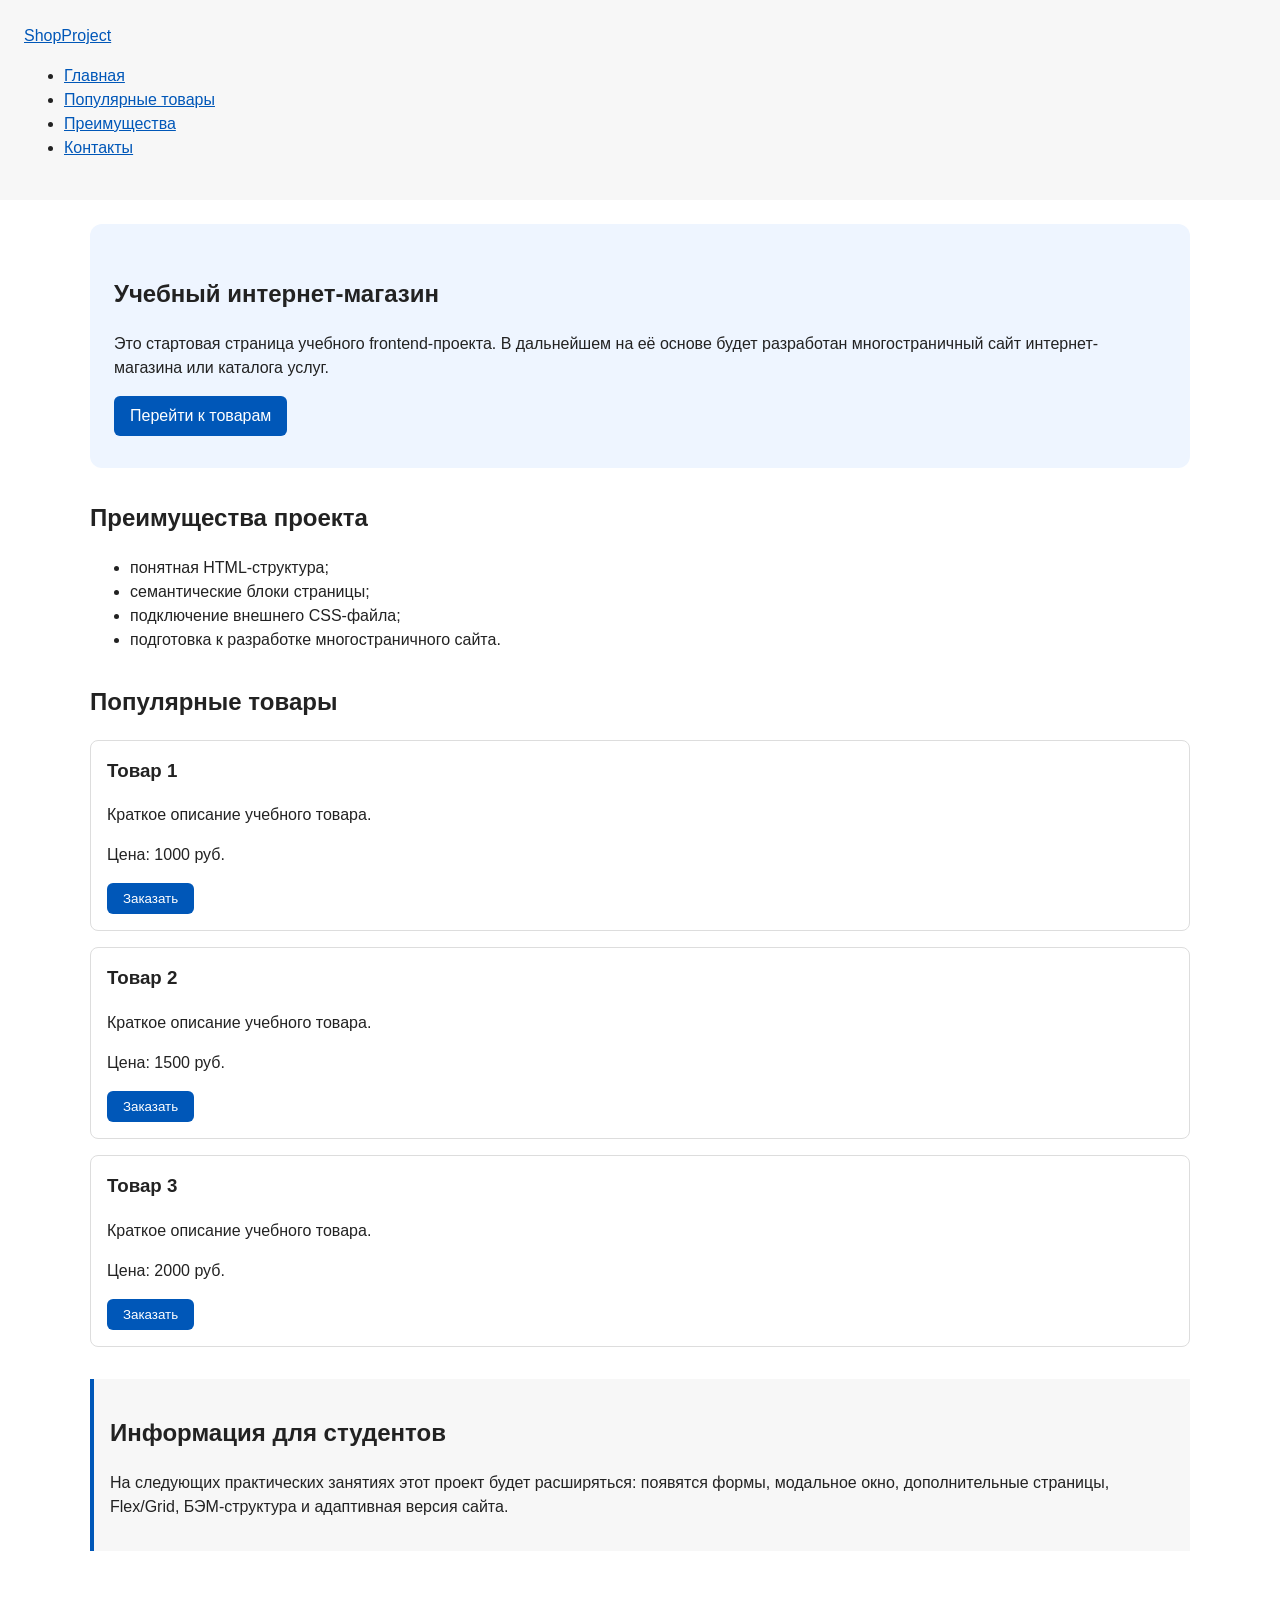
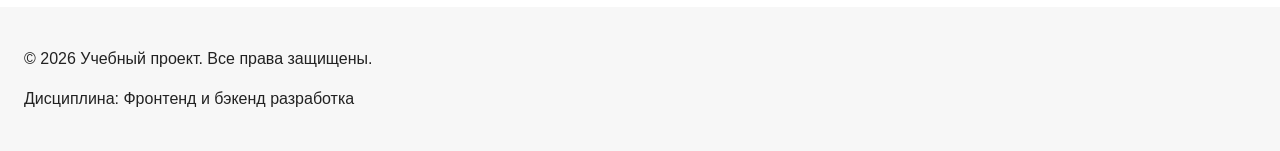
==== index.html @ 490025eb "refactor: organize CSS variables and states" ====
<!DOCTYPE html>
<html lang="ru">

<head>
  <meta charset="UTF-8">
  <meta name="viewport" content="width=device-width, initial-scale=1.0">
  <title>Учебный интернет-магазин</title>
  <link rel="stylesheet" href="css/style.css">
  <script src="js/main.js" defer></script>
</head>

<body>
<header>
  <div class="site-header">
    <a class="site-logo" href="index.html">ShopProject</a>

    <nav class="site-nav" aria-label="Основная навигация">
      <ul class="site-nav__list">
        <li><a href="index.html">Главная</a></li>
        <li><a href="#popular">Популярные товары</a></li>
        <li><a href="#advantages">Преимущества</a></li>
        <li><a href="#contacts">Контакты</a></li>
      </ul>
    </nav>
  </div>
</header>

<main>
  <!-- Основное содержимое страницы -->

   <section class="hero">
  <h1>Учебный интернет-магазин</h1>
  <p>
    Это стартовая страница учебного frontend-проекта.
    В дальнейшем на её основе будет разработан многостраничный сайт
    интернет-магазина или каталога услуг.
  </p>
  <a class="button" href="#popular">Перейти к товарам</a>
</section>

<section class="section" id="advantages">
  <h2>Преимущества проекта</h2>

  <ul class="advantages-list">
    <li>понятная HTML-структура;</li>
    <li>семантические блоки страницы;</li>
    <li>подключение внешнего CSS-файла;</li>
    <li>подготовка к разработке многостраничного сайта.</li>
  </ul>
</section>

<section class="section" id="popular">
  <h2>Популярные товары</h2>

  <article class="product-card">
    <h3>Товар 1</h3>
    <p>Краткое описание учебного товара.</p>
    <p>Цена: 1000 руб.</p>
    <button class="button product-card__button" type="button" data-product="Товар 1">
    Заказать
  </article>

  <article class="product-card">
    <h3>Товар 2</h3>
    <p>Краткое описание учебного товара.</p>
    <p>Цена: 1500 руб.</p>
    <button class="button product-card__button" type="button" data-product="Товар 2">
    Заказать
  </article>

  <article class="product-card">
    <h3>Товар 3</h3>
    <p>Краткое описание учебного товара.</p>
    <p>Цена: 2000 руб.</p>
    <button class="button product-card__button" type="button" data-product="Товар 3">
    Заказать
  </button>

  </article>
</section>

<aside class="aside-info">
  <h2>Информация для студентов</h2>
  <p>
    На следующих практических занятиях этот проект будет расширяться:
    появятся формы, модальное окно, дополнительные страницы, Flex/Grid,
    БЭМ-структура и адаптивная версия сайта.
  </p>
</aside>
</main>

<footer id="contacts">
  <p>&copy; 2026 Учебный проект. Все права защищены.</p>
  <p>Дисциплина: Фронтенд и бэкенд разработка</p>
</footer>

<dialog class="order-dialog" id="order-dialog" aria-labelledby="order-dialog-title">
  <h2 id="order-dialog-title">Оформление заявки</h2>

  <form class="order-form" id="order-form" action="#" method="post" novalidate>
    <input id="selected-product" name="selected-product" type="hidden">

    <div class="form-field">
      <label for="order-name">Имя</label>
      <input
        id="order-name"
        name="name"
        type="text"
        placeholder="Введите ваше имя"
        minlength="2"
        autocomplete="given-name"
        required
      >
    </div>

    <div class="form-field">
      <label for="order-email">E-mail</label>
      <input
        id="order-email"
        name="email"
        type="email"
        placeholder="example@mail.ru"
        autocomplete="email"
        required
      >
    </div>

    <div class="form-field">
      <label for="order-phone">Телефон</label>
      <input
        id="order-phone"
        name="phone"
        type="tel"
        inputmode="tel"
        placeholder="+7 (900) 000-00-00"
        pattern="^\+7 \(\d{3}\) \d{3}-\d{2}-\d{2}$"
        required
      >
      <small>Формат: +7 (900) 000-00-00</small>
    </div>

    <div class="form-field">
      <label for="order-date">Дата связи</label>
      <input
        id="order-date"
        name="date"
        type="date"
      >
    </div>

    <div class="form-field">
      <label for="order-topic">Тема заявки</label>
      <select id="order-topic" name="topic" required>
        <option value="">Выберите тему</option>
        <option value="product">Заказ товара</option>
        <option value="consultation">Консультация</option>
        <option value="delivery">Доставка</option>
      </select>
    </div>

    <div class="form-field">
      <label for="order-comment">Комментарий</label>
      <textarea
        id="order-comment"
        name="comment"
        rows="4"
        placeholder="Укажите дополнительную информацию"
      ></textarea>
    </div>

    <div class="form-field form-field--checkbox">
      <label>
        <input
          id="order-agreement"
          name="agreement"
          type="checkbox"
          required
        >
        Я согласен на обработку данных
      </label>
    </div>

    <div class="form-actions">
      <button type="button" id="close-order-dialog">Закрыть</button>
      <button type="submit">Отправить заявку</button>
    </div>
  </form>
</dialog>

<p class="success-message" id="success-message" hidden>
  Форма успешно отправлена!
</p>

</body>
</html>
---- css/style.css ----
/* ===============================
   1. Переменные проекта
   =============================== */

:root {
  /* Основные цвета проекта */
  --color-bg: #ffffff;
  --color-text: #222222;
  --color-muted: #666666;
  --color-primary: #0057b8;
  --color-primary-dark: #003f86;
  --color-border: #dddddd;
  --color-surface: #f7f7f7;
  --color-surface-accent: #eef5ff;
  --color-danger: #b00020;
  --color-success: #168a2f;
  --color-success-bg: #eefaf0;
  --color-white: #ffffff;

  /* Отступы */
  --space-xs: 4px;
  --space-sm: 8px;
  --space-md: 16px;
  --space-lg: 24px;
  --space-xl: 32px;

  /* Скругления */
  --radius-sm: 6px;
  --radius-md: 8px;
  --radius-lg: 12px;

  /* Размеры */
  --container-width: 1100px;
}

/* ===============================
   2. Базовые стили
   =============================== */

* {
  box-sizing: border-box;
}

body {
  margin: 0;
  font-family: Arial, sans-serif;
  line-height: 1.5;
  color: var(--color-text);
  background-color: var(--color-bg);
}

header,
main,
footer {
  padding: var(--space-lg);
}

header {
  background-color: var(--color-surface);
}

footer {
  background-color: var(--color-surface);
}

/* ===============================
   3. Общие элементы интерфейса
   =============================== */

a {
  color: var(--color-primary);
}

a:hover {
  color: var(--color-primary-dark);
}

a:focus-visible {
  outline: 2px solid var(--color-primary);
  outline-offset: 3px;
}

.button {
  display: inline-block;
  padding: var(--space-sm) var(--space-md);
  color: var(--color-white);
  background-color: var(--color-primary);
  text-decoration: none;
  border: none;
  border-radius: var(--radius-sm);
  cursor: pointer;
}

.button:hover {
  background-color: var(--color-primary-dark);
}

.button:focus-visible {
  outline: 2px solid var(--color-primary);
  outline-offset: 3px;
}

.button:disabled {
  opacity: 0.6;
  cursor: not-allowed;
}

/* ===============================
   4. Компоненты страницы
   =============================== */

.hero {
  max-width: var(--container-width);
  margin: 0 auto var(--space-xl);
  padding: var(--space-xl) var(--space-lg);
  background-color: var(--color-surface-accent);
  border-radius: var(--radius-lg);
}

.section {
  max-width: var(--container-width);
  margin: 0 auto var(--space-xl);
}

.section h2 {
  margin-top: 0;
}

.product-card {
  margin-bottom: var(--space-md);
  padding: var(--space-md);
  border: 1px solid var(--color-border);
  border-radius: var(--radius-md);
  background-color: var(--color-bg);
}

.product-card:hover {
  border-color: var(--color-primary);
}

.product-card h3 {
  margin-top: 0;
}

.aside-info {
  max-width: var(--container-width);
  margin: 0 auto var(--space-xl);
  padding: var(--space-md);
  border-left: 4px solid var(--color-primary);
  background-color: var(--color-surface);
}

/* ===============================
   5. Форма и модальное окно
   =============================== */

.order-dialog {
  width: min(100% - 32px, 560px);
  padding: var(--space-lg);
  border: none;
  border-radius: var(--radius-lg);
}

.order-dialog::backdrop {
  background-color: rgba(0, 0, 0, 0.5);
}

.form-field {
  margin-bottom: var(--space-md);
}

.form-field label {
  display: block;
  margin-bottom: var(--space-xs);
}

.form-field input,
.form-field select,
.form-field textarea {
  width: 100%;
  padding: 10px 12px;
  border: 1px solid var(--color-border);
  border-radius: var(--radius-sm);
  font: inherit;
}

.form-field input[type="checkbox"] {
  width: auto;
}

.form-field small {
  display: block;
  margin-top: var(--space-xs);
  color: var(--color-muted);
}

.form-field input:hover,
.form-field select:hover,
.form-field textarea:hover {
  border-color: var(--color-primary);
}

.form-field input:focus-visible,
.form-field select:focus-visible,
.form-field textarea:focus-visible,
.form-actions button:focus-visible {
  outline: 2px solid var(--color-primary);
  outline-offset: 3px;
}

[aria-invalid="true"] {
  border-color: var(--color-danger);
}

.success-message {
  max-width: var(--container-width);
  margin: var(--space-lg) auto;
  padding: var(--space-md);
  border-left: 4px solid var(--color-success);
  background-color: var(--color-success-bg);
}
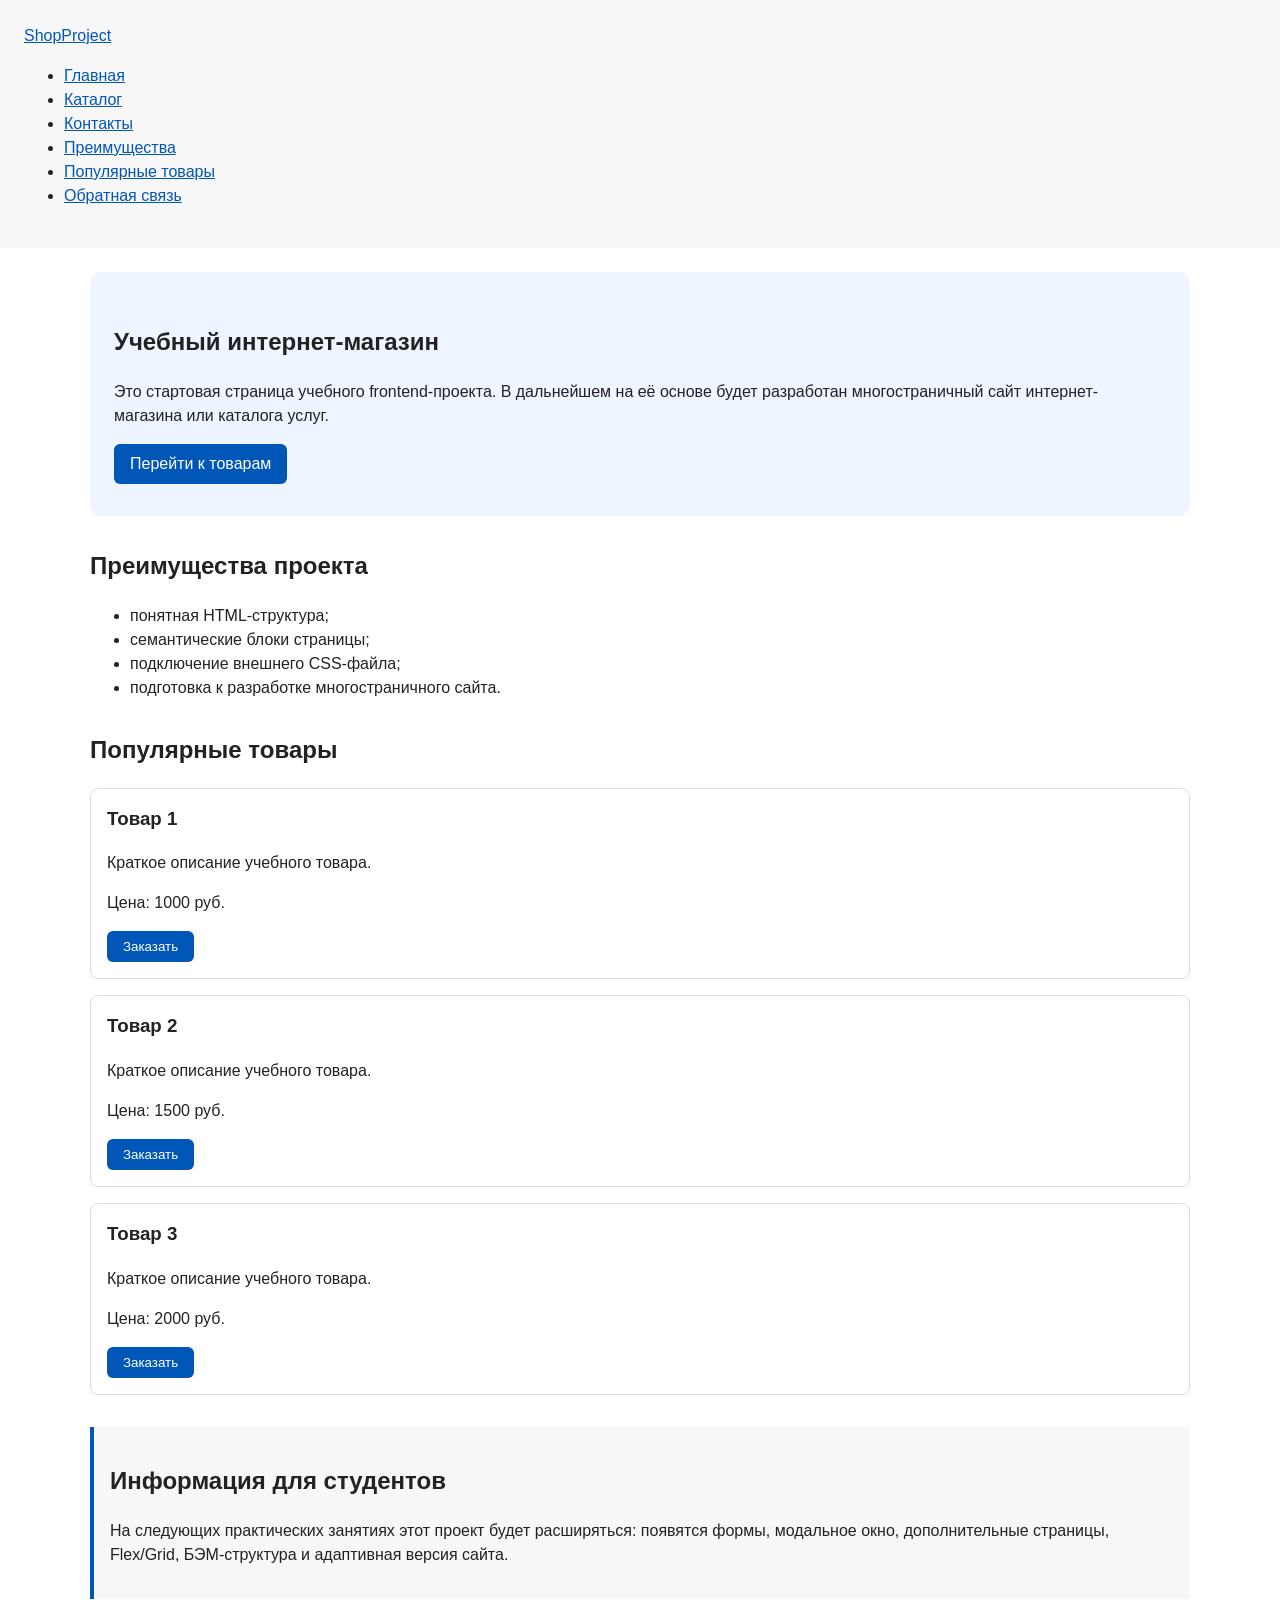
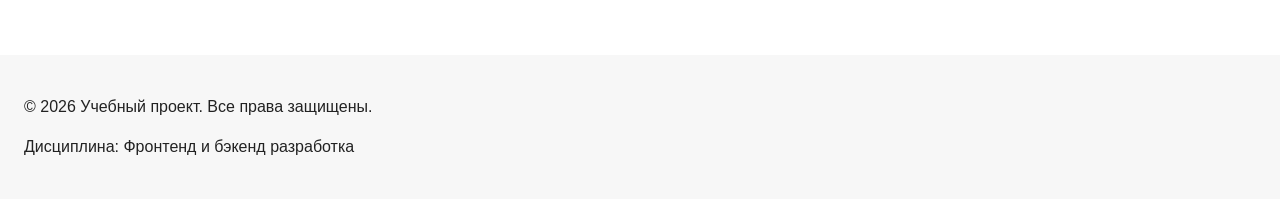
==== commit e14a38e8: "feat: add multi-page structure navigation and anchors" ====
--- a/index.html
+++ b/index.html
@@ -2,11 +2,17 @@
 <html lang="ru">
 
 <head>
+  
   <meta charset="UTF-8">
   <meta name="viewport" content="width=device-width, initial-scale=1.0">
   <title>Учебный интернет-магазин</title>
   <link rel="stylesheet" href="css/style.css">
   <script src="js/main.js" defer></script>
+  <meta property="og:type" content="website">
+  <meta property="og:title" content="Учебный интернет-магазин">
+  <meta property="og:description" content="Учебный frontend-проект интернет-магазина.">
+  <meta property="og:image" content="https://tobleron333.github.io/kr1-html-css-shop/images/preview.jpg">
+
 </head>
 
 <body>
@@ -17,11 +23,14 @@
     <nav class="site-nav" aria-label="Основная навигация">
       <ul class="site-nav__list">
         <li><a href="index.html">Главная</a></li>
-        <li><a href="#popular">Популярные товары</a></li>
-        <li><a href="#advantages">Преимущества</a></li>
-        <li><a href="#contacts">Контакты</a></li>
+        <li><a href="catalog.html">Каталог</a></li>
+        <li><a href="contacts.html">Контакты</a></li>
+        <li><a href="index.html#advantages">Преимущества</a></li>
+        <li><a href="index.html#popular">Популярные товары</a></li>
+        <li><a href="index.html#contacts">Обратная связь</a></li>
       </ul>
     </nav>
+
   </div>
 </header>
 
--- a/css/style.css
+++ b/css/style.css
@@ -41,6 +41,10 @@
   box-sizing: border-box;
 }
 
+html {
+  scroll-behavior: smooth;
+}
+
 body {
   margin: 0;
   font-family: Arial, sans-serif;
@@ -105,6 +109,27 @@
   cursor: not-allowed;
 }
 
+.breadcrumbs {
+  max-width: var(--container-width);
+  margin: 0 auto var(--space-md);
+  font-size: 14px;
+  color: var(--color-muted);
+}
+
+.breadcrumbs a {
+  color: var(--color-primary);
+}
+
+.breadcrumbs span::before {
+  content: " / ";
+  color: var(--color-muted);
+}
+
+:target {
+  outline: 2px dashed var(--color-primary);
+  outline-offset: 4px;
+}
+
 /* ===============================
    4. Компоненты страницы
    =============================== */
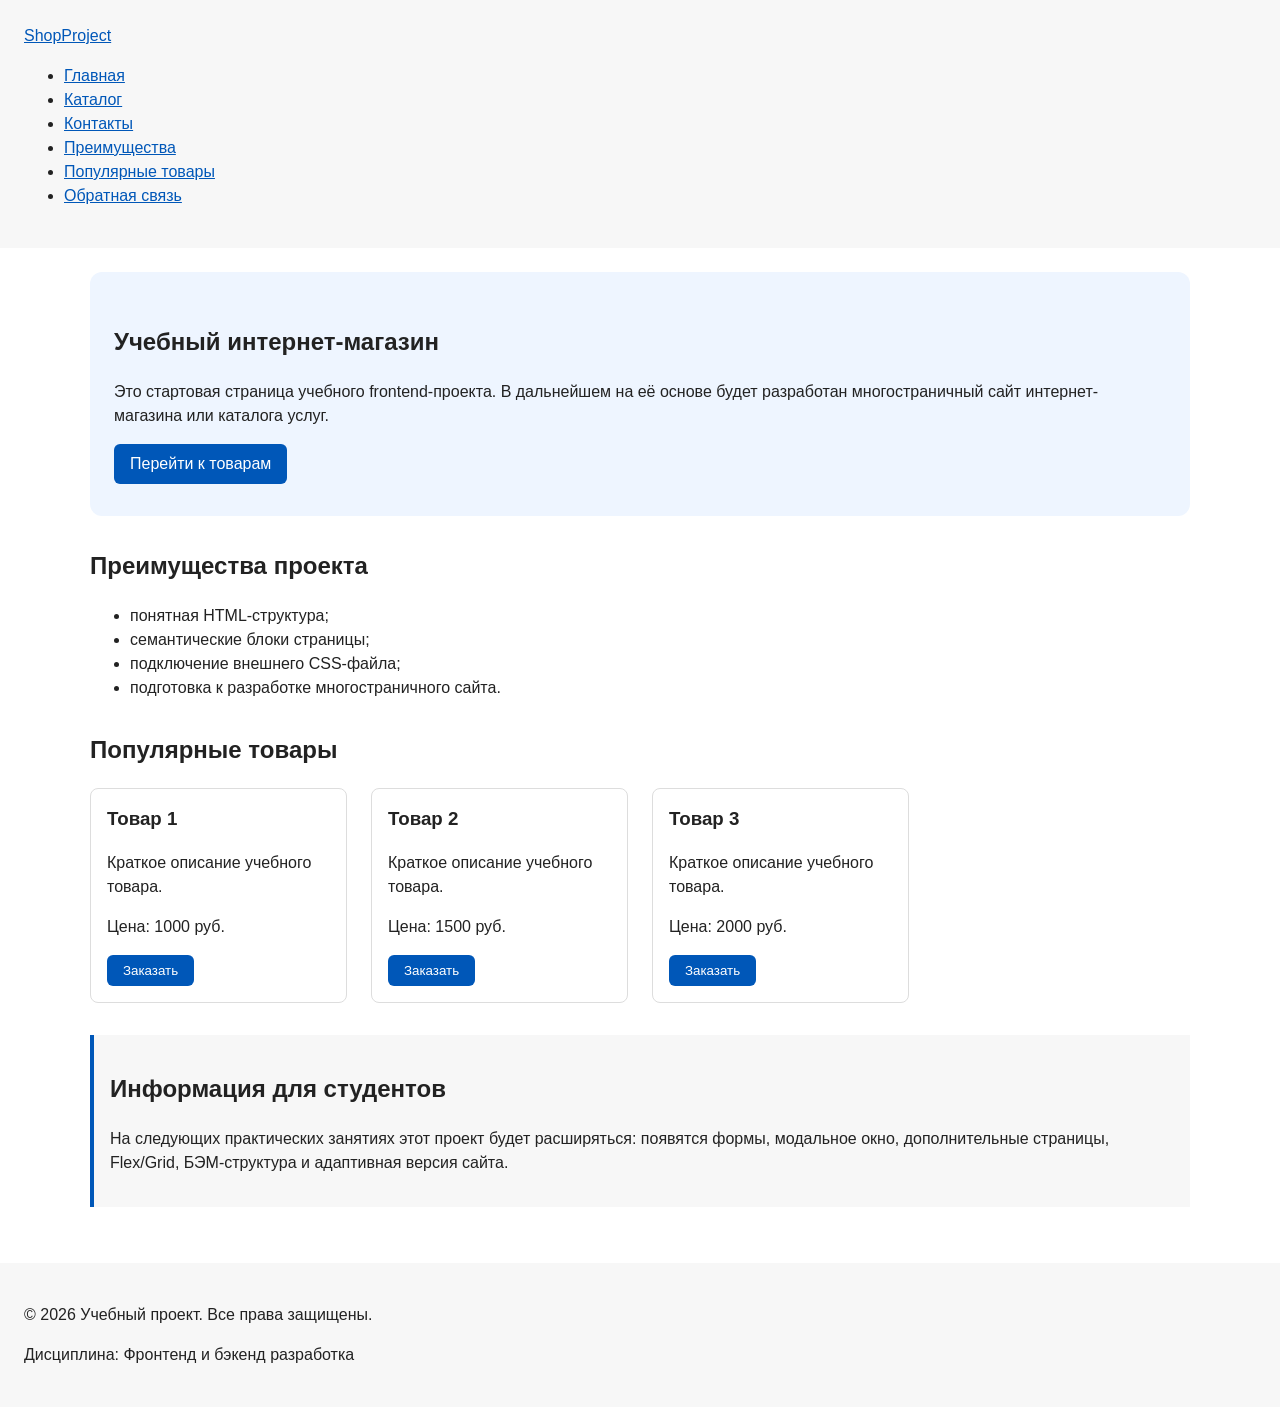
==== commit 2ee0f084: "refactor: add sticky header and grid layout" ====
--- a/index.html
+++ b/index.html
@@ -61,31 +61,33 @@
 <section class="section" id="popular">
   <h2>Популярные товары</h2>
 
-  <article class="product-card">
-    <h3>Товар 1</h3>
-    <p>Краткое описание учебного товара.</p>
-    <p>Цена: 1000 руб.</p>
-    <button class="button product-card__button" type="button" data-product="Товар 1">
-    Заказать
-  </article>
-
-  <article class="product-card">
-    <h3>Товар 2</h3>
-    <p>Краткое описание учебного товара.</p>
-    <p>Цена: 1500 руб.</p>
-    <button class="button product-card__button" type="button" data-product="Товар 2">
-    Заказать
-  </article>
-
-  <article class="product-card">
-    <h3>Товар 3</h3>
-    <p>Краткое описание учебного товара.</p>
-    <p>Цена: 2000 руб.</p>
-    <button class="button product-card__button" type="button" data-product="Товар 3">
-    Заказать
-  </button>
-
-  </article>
+  <div class="catalog-grid">
+
+    <article class="product-card">
+      <h3>Товар 1</h3>
+      <p>Краткое описание учебного товара.</p>
+      <p>Цена: 1000 руб.</p>
+      <button class="button product-card__button" type="button" data-product="Товар 1">
+      Заказать</button>
+    </article>
+
+    <article class="product-card">
+      <h3>Товар 2</h3>
+      <p>Краткое описание учебного товара.</p>
+      <p>Цена: 1500 руб.</p>
+      <button class="button product-card__button" type="button" data-product="Товар 2">
+      Заказать</button>
+    </article>
+
+    <article class="product-card">
+      <h3>Товар 3</h3>
+      <p>Краткое описание учебного товара.</p>
+      <p>Цена: 2000 руб.</p>
+      <button class="button product-card__button" type="button" data-product="Товар 3">
+      Заказать
+      </button>
+    </article>
+  </div>
 </section>
 
 <aside class="aside-info">
--- a/css/style.css
+++ b/css/style.css
@@ -3,7 +3,7 @@
    =============================== */
 
 :root {
-  /* Основные цвета проекта */
+
   --color-bg: #ffffff;
   --color-text: #222222;
   --color-muted: #666666;
@@ -17,19 +17,16 @@
   --color-success-bg: #eefaf0;
   --color-white: #ffffff;
 
-  /* Отступы */
   --space-xs: 4px;
   --space-sm: 8px;
   --space-md: 16px;
   --space-lg: 24px;
   --space-xl: 32px;
 
-  /* Скругления */
   --radius-sm: 6px;
   --radius-md: 8px;
   --radius-lg: 12px;
 
-  /* Размеры */
   --container-width: 1100px;
 }
 
@@ -60,6 +57,9 @@
 }
 
 header {
+  position: sticky;
+  top: 0;
+  z-index: 100;
   background-color: var(--color-surface);
 }
 
@@ -151,8 +151,13 @@
   margin-top: 0;
 }
 
+.catalog-grid {
+  display: grid;
+  grid-template-columns: repeat(auto-fill, minmax(240px, 1fr));
+  gap: var(--space-lg);
+}
+
 .product-card {
-  margin-bottom: var(--space-md);
   padding: var(--space-md);
   border: 1px solid var(--color-border);
   border-radius: var(--radius-md);
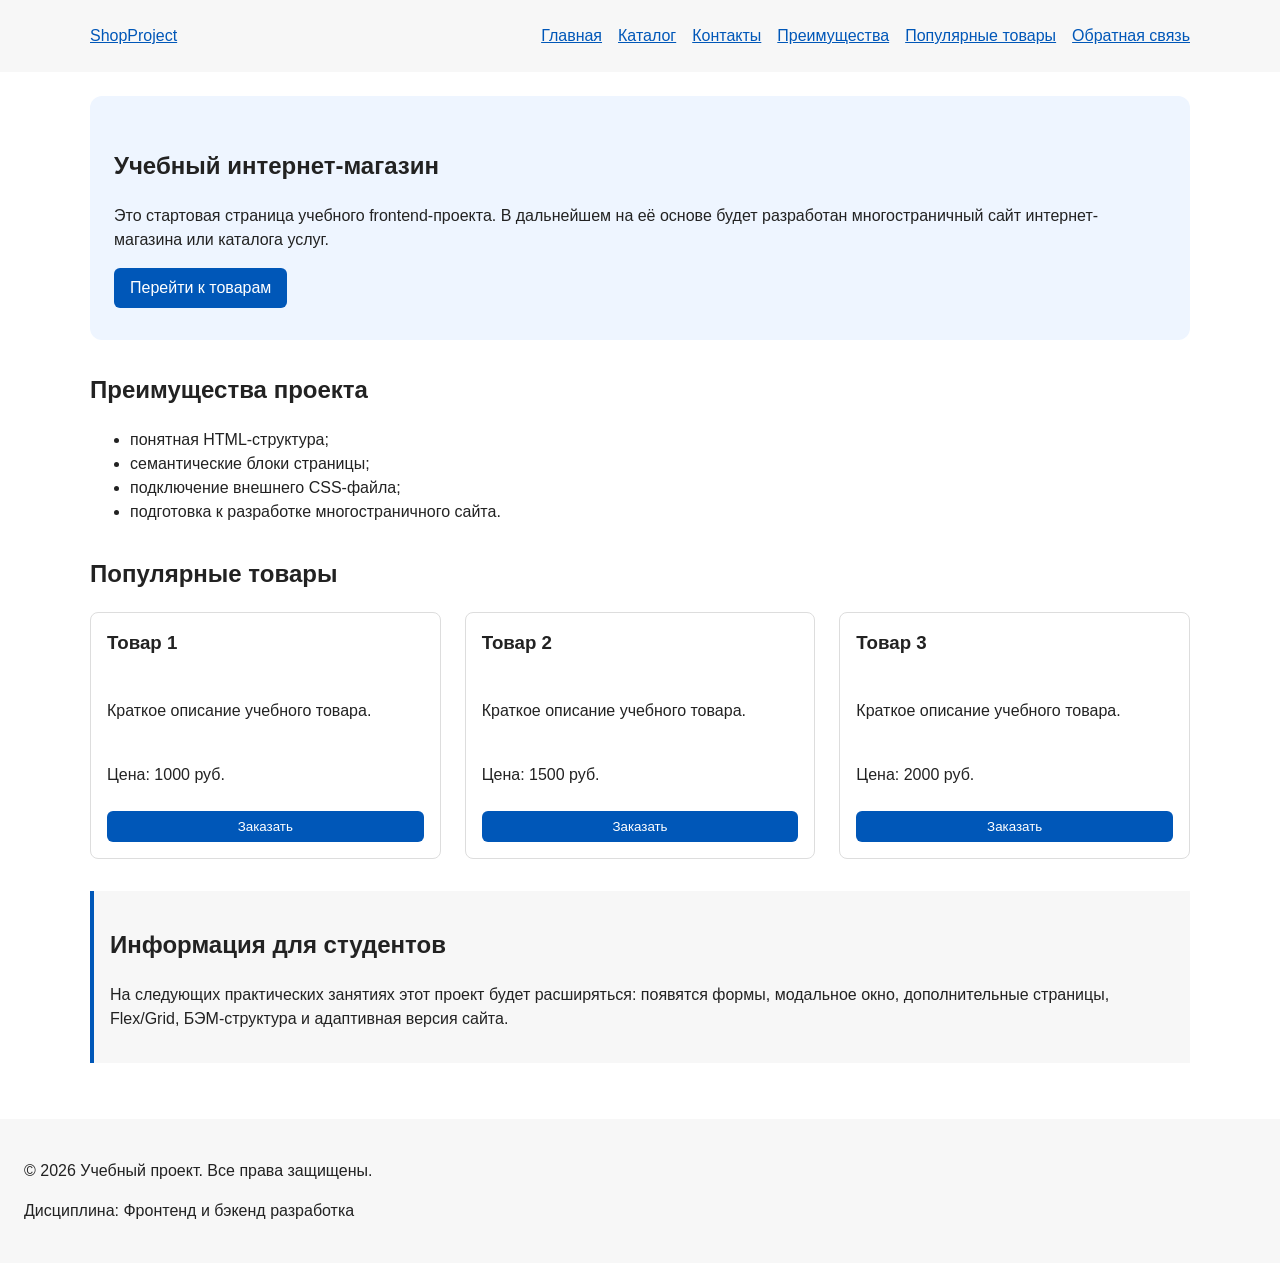
==== commit 3ced5958: "feat: add flex navigation and grid catalog layout" ====
--- a/index.html
+++ b/index.html
@@ -61,7 +61,7 @@
 <section class="section" id="popular">
   <h2>Популярные товары</h2>
 
-  <div class="catalog-grid">
+  <div class="products-grid">
 
     <article class="product-card">
       <h3>Товар 1</h3>
--- a/css/style.css
+++ b/css/style.css
@@ -56,6 +56,24 @@
   padding: var(--space-lg);
 }
 
+.site-header {
+  display: grid;
+  grid-template-columns: auto 1fr;
+  align-items: center;
+  gap: var(--space-lg);
+  max-width: var(--container-width);
+  margin: 0 auto;
+}
+
+.site-nav__list {
+  display: flex;
+  justify-content: flex-end;  /* меню прижато вправо */
+  gap: var(--space-md);
+  padding: 0;
+  margin: 0;
+  list-style: none;
+}
+
 header {
   position: sticky;
   top: 0;
@@ -151,13 +169,17 @@
   margin-top: 0;
 }
 
-.catalog-grid {
+.products-grid {
   display: grid;
-  grid-template-columns: repeat(auto-fill, minmax(240px, 1fr));
+  grid-template-columns: repeat(3,1fr);
   gap: var(--space-lg);
 }
 
 .product-card {
+  display: flex;
+  flex-direction: column;
+  gap: var(--space-sm);
+  margin-bottom: 0;
   padding: var(--space-md);
   border: 1px solid var(--color-border);
   border-radius: var(--radius-md);
@@ -178,6 +200,27 @@
   padding: var(--space-md);
   border-left: 4px solid var(--color-primary);
   background-color: var(--color-surface);
+}
+
+.catalog-layout {
+  max-width: var(--container-width);
+  margin: 0 auto var(--space-xl);
+  display: grid;
+  grid-template-columns: 260px 1fr;
+  grid-template-areas: "filters products";
+  gap: var(--space-lg);
+}
+
+.catalog-filters {
+  grid-area: filters;
+  padding: var(--space-md);
+  border: 1px solid var(--color-border);
+  border-radius: var(--radius-md);
+  background-color: var(--color-surface);
+}
+
+.catalog-products {
+  grid-area: products;
 }
 
 /* ===============================
@@ -250,3 +293,31 @@
   background-color: var(--color-success-bg);
 }
 
+.filters-form {
+  display: grid;
+  gap: var(--space-md);
+}
+
+.filters-form fieldset {
+  margin: 0;
+  padding: var(--space-md);
+  border: 1px solid var(--color-border);
+  border-radius: var(--radius-sm);
+}
+
+.filters-form legend {
+  font-weight: 700;
+}
+
+.filters-form label {
+  display: block;
+  margin-bottom: var(--space-sm);
+}
+
+.filters-form input[type="number"] {
+  width: 100%;
+  padding: 8px 10px;
+  border: 1px solid var(--color-border);
+  border-radius: var(--radius-sm);
+  font: inherit;
+}
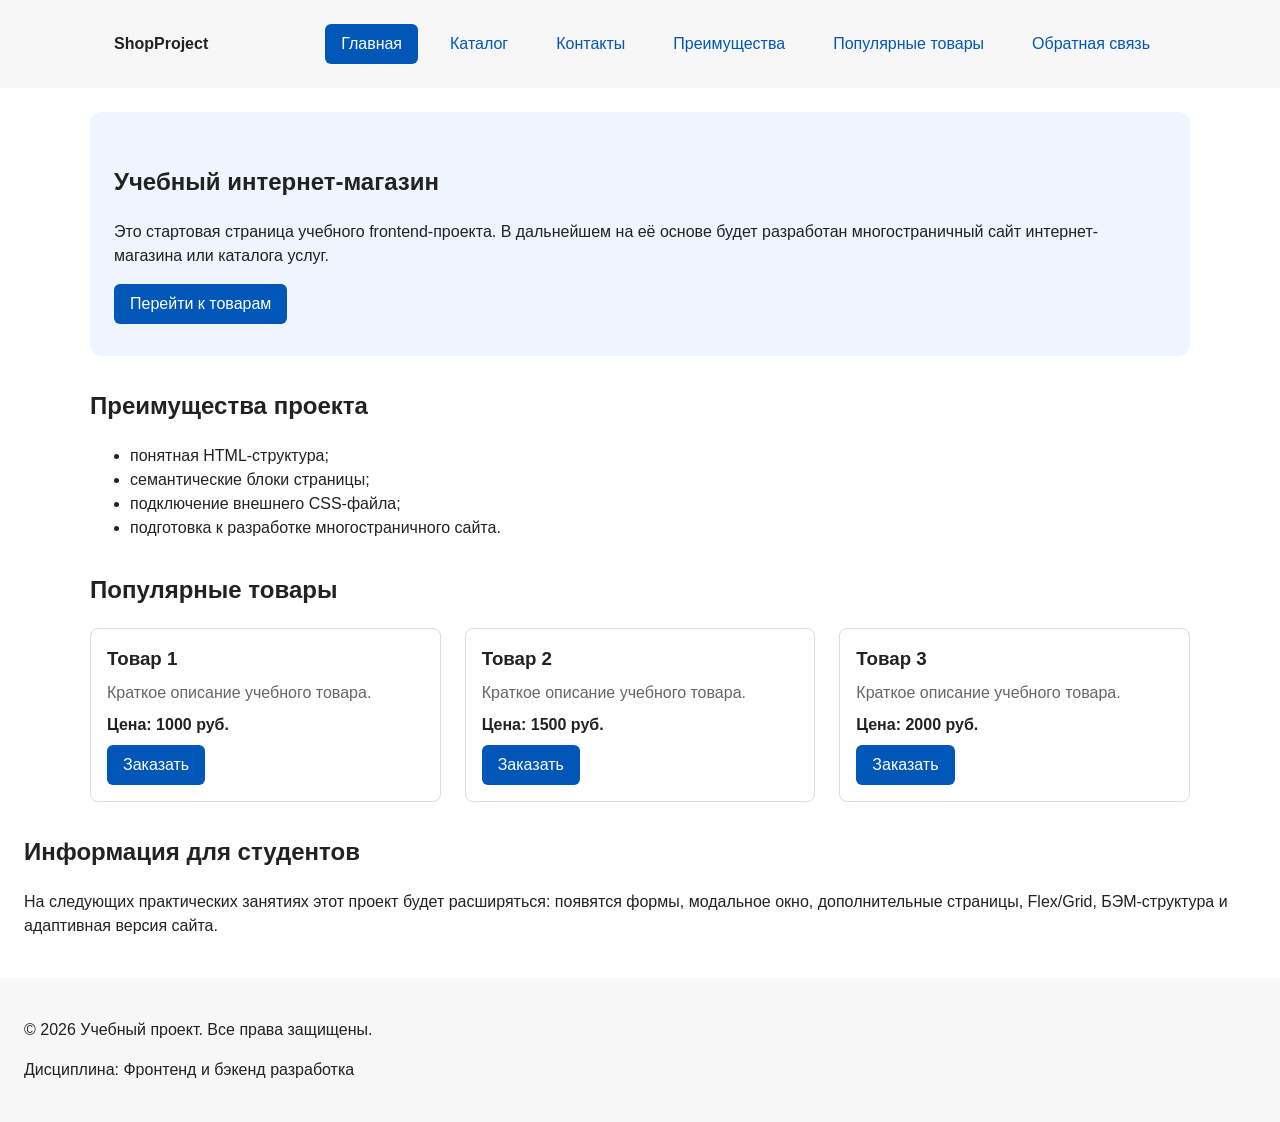
==== commit 113fea19: "refactor: apply BEM naming to CSS classes" ====
--- a/index.html
+++ b/index.html
@@ -16,21 +16,33 @@
 </head>
 
 <body>
-<header>
-  <div class="site-header">
-    <a class="site-logo" href="index.html">ShopProject</a>
+
+<header class="site-header">
+  <div class="site-header__inner">
+    <a class="site-header__logo" href="index.html">ShopProject</a>
 
     <nav class="site-nav" aria-label="Основная навигация">
       <ul class="site-nav__list">
-        <li><a href="index.html">Главная</a></li>
-        <li><a href="catalog.html">Каталог</a></li>
-        <li><a href="contacts.html">Контакты</a></li>
-        <li><a href="index.html#advantages">Преимущества</a></li>
-        <li><a href="index.html#popular">Популярные товары</a></li>
-        <li><a href="index.html#contacts">Обратная связь</a></li>
+        <li class="site-nav__item">
+          <a class="site-nav__link site-nav__link--active" href="index.html">Главная</a>
+        </li>
+        <li class="site-nav__item">
+          <a class="site-nav__link" href="catalog.html">Каталог</a>
+        </li>
+        <li class="site-nav__item">
+          <a class="site-nav__link" href="contacts.html">Контакты</a>
+        </li>
+        <li class="site-nav__item">
+          <a class="site-nav__link" href="index.html#advantages">Преимущества</a>
+        </li>
+        <li class="site-nav__item">
+          <a class="site-nav__link" href="index.html#popular">Популярные товары</a>
+        </li>
+        <li class="site-nav__item">
+          <a class="site-nav__link" href="index.html#contacts">Обратная связь</a>
+        </li>
       </ul>
     </nav>
-
   </div>
 </header>
 
@@ -44,13 +56,13 @@
     В дальнейшем на её основе будет разработан многостраничный сайт
     интернет-магазина или каталога услуг.
   </p>
-  <a class="button" href="#popular">Перейти к товарам</a>
+  <a class="button button--primary" href="#popular">Перейти к товарам</a>
 </section>
 
 <section class="section" id="advantages">
   <h2>Преимущества проекта</h2>
 
-  <ul class="advantages-list">
+  <ul class="advantages__list">
     <li>понятная HTML-структура;</li>
     <li>семантические блоки страницы;</li>
     <li>подключение внешнего CSS-файла;</li>
@@ -64,33 +76,36 @@
   <div class="products-grid">
 
     <article class="product-card">
-      <h3>Товар 1</h3>
-      <p>Краткое описание учебного товара.</p>
-      <p>Цена: 1000 руб.</p>
-      <button class="button product-card__button" type="button" data-product="Товар 1">
-      Заказать</button>
-    </article>
-
-    <article class="product-card">
-      <h3>Товар 2</h3>
-      <p>Краткое описание учебного товара.</p>
-      <p>Цена: 1500 руб.</p>
-      <button class="button product-card__button" type="button" data-product="Товар 2">
-      Заказать</button>
-    </article>
-
-    <article class="product-card">
-      <h3>Товар 3</h3>
-      <p>Краткое описание учебного товара.</p>
-      <p>Цена: 2000 руб.</p>
-      <button class="button product-card__button" type="button" data-product="Товар 3">
-      Заказать
+      <h3 class="product-card__title">Товар 1</h3>
+      <p class="product-card__description">Краткое описание учебного товара.</p>
+      <p class="product-card__price">Цена: 1000 руб.</p>
+      <button class="button button--primary product-card__button" type="button" data-product="Товар 1">
+        Заказать
       </button>
     </article>
+
+    <article class="product-card">
+      <h3 class="product-card__title">Товар 2</h3>
+      <p class="product-card__description">Краткое описание учебного товара.</p>
+      <p class="product-card__price">Цена: 1500 руб.</p>
+      <button class="button button--primary product-card__button" type="button" data-product="Товар 1">
+        Заказать
+      </button>
+    </article>
+
+    <article class="product-card">
+      <h3 class="product-card__title">Товар 3</h3>
+      <p class="product-card__description">Краткое описание учебного товара.</p>
+      <p class="product-card__price">Цена: 2000 руб.</p>
+      <button class="button button--primary product-card__button" type="button" data-product="Товар 1">
+        Заказать
+      </button>
+    </article>
+
   </div>
 </section>
 
-<aside class="aside-info">
+<aside class="info-block">
   <h2>Информация для студентов</h2>
   <p>
     На следующих практических занятиях этот проект будет расширяться:
@@ -106,14 +121,15 @@
 </footer>
 
 <dialog class="order-dialog" id="order-dialog" aria-labelledby="order-dialog-title">
-  <h2 id="order-dialog-title">Оформление заявки</h2>
+  <h2 class="order-dialog__title" id="order-dialog-title">Оформление заявки</h2>
 
   <form class="order-form" id="order-form" action="#" method="post" novalidate>
     <input id="selected-product" name="selected-product" type="hidden">
 
-    <div class="form-field">
-      <label for="order-name">Имя</label>
-      <input
+    <div class="order-form__field">
+      <label class="order-form__label" for="order-name">Имя</label>
+      <input
+        class="order-form__input"
         id="order-name"
         name="name"
         type="text"
@@ -124,9 +140,10 @@
       >
     </div>
 
-    <div class="form-field">
-      <label for="order-email">E-mail</label>
-      <input
+    <div class="order-form__field">
+      <label class="order-form__label" for="order-email">E-mail</label>
+      <input
+        class="order-form__input"
         id="order-email"
         name="email"
         type="email"
@@ -136,9 +153,10 @@
       >
     </div>
 
-    <div class="form-field">
-      <label for="order-phone">Телефон</label>
-      <input
+    <div class="order-form__field">
+      <label class="order-form__label" for="order-phone">Телефон</label>
+      <input
+        class="order-form__input"
         id="order-phone"
         name="phone"
         type="tel"
@@ -147,21 +165,22 @@
         pattern="^\+7 \(\d{3}\) \d{3}-\d{2}-\d{2}$"
         required
       >
-      <small>Формат: +7 (900) 000-00-00</small>
-    </div>
-
-    <div class="form-field">
-      <label for="order-date">Дата связи</label>
-      <input
+      <small class="order-form__hint">Формат: +7 (900) 000-00-00</small>
+    </div>
+
+    <div class="order-form__field">
+      <label class="order-form__label" for="order-date">Дата связи</label>
+      <input
+        class="order-form__input"
         id="order-date"
         name="date"
         type="date"
       >
     </div>
 
-    <div class="form-field">
-      <label for="order-topic">Тема заявки</label>
-      <select id="order-topic" name="topic" required>
+    <div class="order-form__field">
+      <label class="order-form__label" for="order-topic">Тема заявки</label>
+      <select class="order-form__input" id="order-topic" name="topic" required>
         <option value="">Выберите тему</option>
         <option value="product">Заказ товара</option>
         <option value="consultation">Консультация</option>
@@ -169,9 +188,10 @@
       </select>
     </div>
 
-    <div class="form-field">
-      <label for="order-comment">Комментарий</label>
+    <div class="order-form__field">
+      <label class="order-form__label" for="order-comment">Комментарий</label>
       <textarea
+        class="order-form__input"
         id="order-comment"
         name="comment"
         rows="4"
@@ -179,9 +199,10 @@
       ></textarea>
     </div>
 
-    <div class="form-field form-field--checkbox">
+    <div class="order-form__field order-form__field--checkbox">
       <label>
         <input
+          class="order-form__checkbox"
           id="order-agreement"
           name="agreement"
           type="checkbox"
@@ -191,9 +212,9 @@
       </label>
     </div>
 
-    <div class="form-actions">
-      <button type="button" id="close-order-dialog">Закрыть</button>
-      <button type="submit">Отправить заявку</button>
+    <div class="order-form__actions">
+      <button class="button button--secondary" type="button" id="close-order-dialog">Закрыть</button>
+      <button class="button button--primary" type="submit">Отправить заявку</button>
     </div>
   </form>
 </dialog>
--- a/css/style.css
+++ b/css/style.css
@@ -50,35 +50,66 @@
   background-color: var(--color-bg);
 }
 
-header,
 main,
 footer {
   padding: var(--space-lg);
 }
 
 .site-header {
+  position: sticky;
+  top: 0;
+  z-index: 100;
+  background-color: var(--color-surface);
+}
+
+.site-header__inner {
   display: grid;
   grid-template-columns: auto 1fr;
   align-items: center;
   gap: var(--space-lg);
   max-width: var(--container-width);
   margin: 0 auto;
+  padding: var(--space-lg);
+}
+
+.site-header__logo {
+  font-weight: 700;
+  color: var(--color-text);
+  text-decoration: none;
 }
 
 .site-nav__list {
   display: flex;
-  justify-content: flex-end;  /* меню прижато вправо */
+  flex-wrap: wrap;
+  justify-content: flex-end;
+  align-items: center;
   gap: var(--space-md);
   padding: 0;
   margin: 0;
   list-style: none;
 }
 
-header {
-  position: sticky;
-  top: 0;
-  z-index: 100;
-  background-color: var(--color-surface);
+.site-nav__link {
+  display: inline-block;
+  padding: var(--space-sm) var(--space-md);
+  color: var(--color-primary);
+  text-decoration: none;
+  border-radius: var(--radius-sm);
+}
+
+.site-nav__link:hover {
+  color: var(--color-white);
+  background-color: var(--color-primary);
+}
+
+.site-nav__link:focus-visible {
+  outline: 2px solid var(--color-primary);
+  outline-offset: 3px;
+}
+
+.site-nav__link--active {
+  color: var(--color-white);
+  background-color: var(--color-primary);
 }
 
 footer {
@@ -105,16 +136,31 @@
 .button {
   display: inline-block;
   padding: var(--space-sm) var(--space-md);
+  border: none;
+  border-radius: var(--radius-sm);
+  font: inherit;
+  text-decoration: none;
+  cursor: pointer;
+}
+
+.button--primary {
   color: var(--color-white);
   background-color: var(--color-primary);
-  text-decoration: none;
-  border: none;
-  border-radius: var(--radius-sm);
-  cursor: pointer;
-}
-
-.button:hover {
+}
+
+.button--primary:hover {
   background-color: var(--color-primary-dark);
+}
+
+.button--secondary {
+  color: var(--color-primary);
+  background-color: transparent;
+  border: 1px solid var(--color-primary);
+}
+
+.button--secondary:hover {
+  color: var(--color-white);
+  background-color: var(--color-primary);
 }
 
 .button:focus-visible {
@@ -122,7 +168,8 @@
   outline-offset: 3px;
 }
 
-.button:disabled {
+.button:disabled,
+.button--disabled {
   opacity: 0.6;
   cursor: not-allowed;
 }
@@ -134,11 +181,11 @@
   color: var(--color-muted);
 }
 
-.breadcrumbs a {
+.breadcrumbs__link {
   color: var(--color-primary);
 }
 
-.breadcrumbs span::before {
+.breadcrumbs__current::before {
   content: " / ";
   color: var(--color-muted);
 }
@@ -179,7 +226,6 @@
   display: flex;
   flex-direction: column;
   gap: var(--space-sm);
-  margin-bottom: 0;
   padding: var(--space-md);
   border: 1px solid var(--color-border);
   border-radius: var(--radius-md);
@@ -190,11 +236,27 @@
   border-color: var(--color-primary);
 }
 
-.product-card h3 {
-  margin-top: 0;
-}
-
-.aside-info {
+.product-card__title {
+  margin: 0;
+  color: var(--color-text);
+}
+
+.product-card__description {
+  margin: 0;
+  color: var(--color-muted);
+}
+
+.product-card__price {
+  margin: 0;
+  font-weight: 700;
+}
+
+.product-card__button {
+  margin-top: auto;
+  align-self: flex-start;
+}
+
+.ainfo-block {
   max-width: var(--container-width);
   margin: 0 auto var(--space-xl);
   padding: var(--space-md);
@@ -238,18 +300,20 @@
   background-color: rgba(0, 0, 0, 0.5);
 }
 
-.form-field {
+.order-dialog__title {
+  margin-top: 0;
+}
+
+.order-form__field {
   margin-bottom: var(--space-md);
 }
 
-.form-field label {
+.order-form__label {
   display: block;
   margin-bottom: var(--space-xs);
 }
 
-.form-field input,
-.form-field select,
-.form-field textarea {
+.order-form__input {
   width: 100%;
   padding: 10px 12px;
   border: 1px solid var(--color-border);
@@ -257,26 +321,22 @@
   font: inherit;
 }
 
-.form-field input[type="checkbox"] {
+.order-form__checkbox {
   width: auto;
 }
 
-.form-field small {
+.order-form__hint {
   display: block;
   margin-top: var(--space-xs);
   color: var(--color-muted);
 }
 
-.form-field input:hover,
-.form-field select:hover,
-.form-field textarea:hover {
+.order-form__input:hover {
   border-color: var(--color-primary);
 }
 
-.form-field input:focus-visible,
-.form-field select:focus-visible,
-.form-field textarea:focus-visible,
-.form-actions button:focus-visible {
+.order-form__input:focus-visible,
+.order-form__actions button:focus-visible {
   outline: 2px solid var(--color-primary);
   outline-offset: 3px;
 }
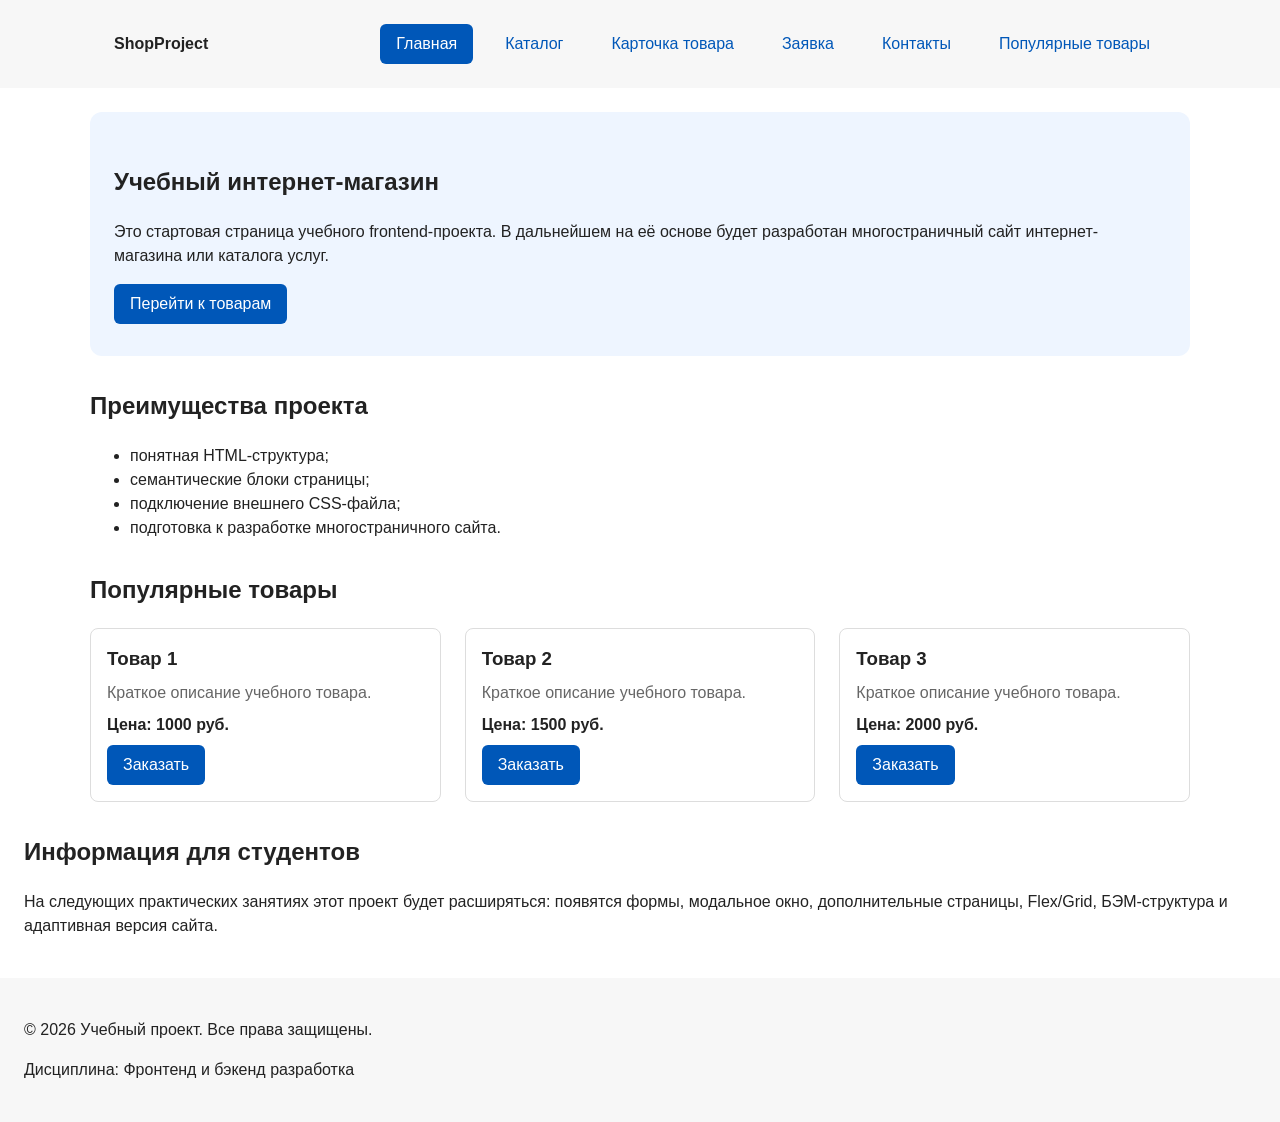
==== commit 45cb0916: "feat: add product and order pages with extended catalog" ====
--- a/index.html
+++ b/index.html
@@ -30,16 +30,16 @@
           <a class="site-nav__link" href="catalog.html">Каталог</a>
         </li>
         <li class="site-nav__item">
+          <a class="site-nav__link" href="product.html">Карточка товара</a>
+        </li>
+        <li class="site-nav__item">
+          <a class="site-nav__link" href="order.html">Заявка</a>
+        </li>
+        <li class="site-nav__item">
           <a class="site-nav__link" href="contacts.html">Контакты</a>
         </li>
         <li class="site-nav__item">
-          <a class="site-nav__link" href="index.html#advantages">Преимущества</a>
-        </li>
-        <li class="site-nav__item">
           <a class="site-nav__link" href="index.html#popular">Популярные товары</a>
-        </li>
-        <li class="site-nav__item">
-          <a class="site-nav__link" href="index.html#contacts">Обратная связь</a>
         </li>
       </ul>
     </nav>
@@ -88,7 +88,7 @@
       <h3 class="product-card__title">Товар 2</h3>
       <p class="product-card__description">Краткое описание учебного товара.</p>
       <p class="product-card__price">Цена: 1500 руб.</p>
-      <button class="button button--primary product-card__button" type="button" data-product="Товар 1">
+      <button class="button button--primary product-card__button" type="button" data-product="Товар 2">
         Заказать
       </button>
     </article>
@@ -97,7 +97,7 @@
       <h3 class="product-card__title">Товар 3</h3>
       <p class="product-card__description">Краткое описание учебного товара.</p>
       <p class="product-card__price">Цена: 2000 руб.</p>
-      <button class="button button--primary product-card__button" type="button" data-product="Товар 1">
+      <button class="button button--primary product-card__button" type="button" data-product="Товар 3">
         Заказать
       </button>
     </article>
--- a/css/style.css
+++ b/css/style.css
@@ -381,3 +381,105 @@
   border-radius: var(--radius-sm);
   font: inherit;
 }
+
+/* ===============================
+   6. Карточка товара (страница)
+   =============================== */
+
+.product-detail {
+  max-width: var(--container-width);
+  margin: 0 auto var(--space-xl);
+  display: grid;
+  grid-template-columns: 1fr 1fr;
+  gap: var(--space-xl);
+  align-items: start;
+}
+
+.product-detail__media {
+  position: relative;
+  padding: var(--space-xl);
+  border: 1px solid var(--color-border);
+  border-radius: var(--radius-md);
+  background-color: var(--color-surface);
+  text-align: center;
+}
+
+.product-detail__placeholder {
+  font-size: 18px;
+  color: var(--color-muted);
+  padding: var(--space-xl) 0;
+}
+
+.product-detail__info {
+  display: flex;
+  flex-direction: column;
+  gap: var(--space-md);
+}
+
+.product-detail__title {
+  margin: 0;
+}
+
+.product-detail__description {
+  margin: 0;
+  color: var(--color-muted);
+}
+
+.product-detail__price {
+  margin: 0;
+  font-size: 20px;
+  font-weight: 700;
+}
+
+.product-card__badge {
+  position: absolute;
+  top: var(--space-sm);
+  right: var(--space-sm);
+  padding: 4px 8px;
+  color: var(--color-white);
+  background-color: var(--color-primary);
+  border-radius: var(--radius-sm);
+  font-size: 12px;
+  font-weight: 700;
+  text-transform: uppercase;
+}
+
+.product-card__badge--new {
+  background-color: var(--color-success);
+}
+
+.product-card__badge--discount {
+  background-color: var(--color-danger);
+}
+
+.product-table {
+  width: 100%;
+  border-collapse: collapse;
+  margin-top: var(--space-md);
+}
+
+.product-table caption {
+  text-align: left;
+  font-weight: 700;
+  margin-bottom: var(--space-sm);
+}
+
+.product-table th,
+.product-table td {
+  padding: var(--space-sm) var(--space-md);
+  border: 1px solid var(--color-border);
+  text-align: left;
+}
+
+.product-table thead th {
+  background-color: var(--color-surface);
+}
+
+.order-form--page {
+  max-width: 560px;
+  margin-top: var(--space-lg);
+  padding: var(--space-lg);
+  border: 1px solid var(--color-border);
+  border-radius: var(--radius-md);
+  background-color: var(--color-bg);
+}
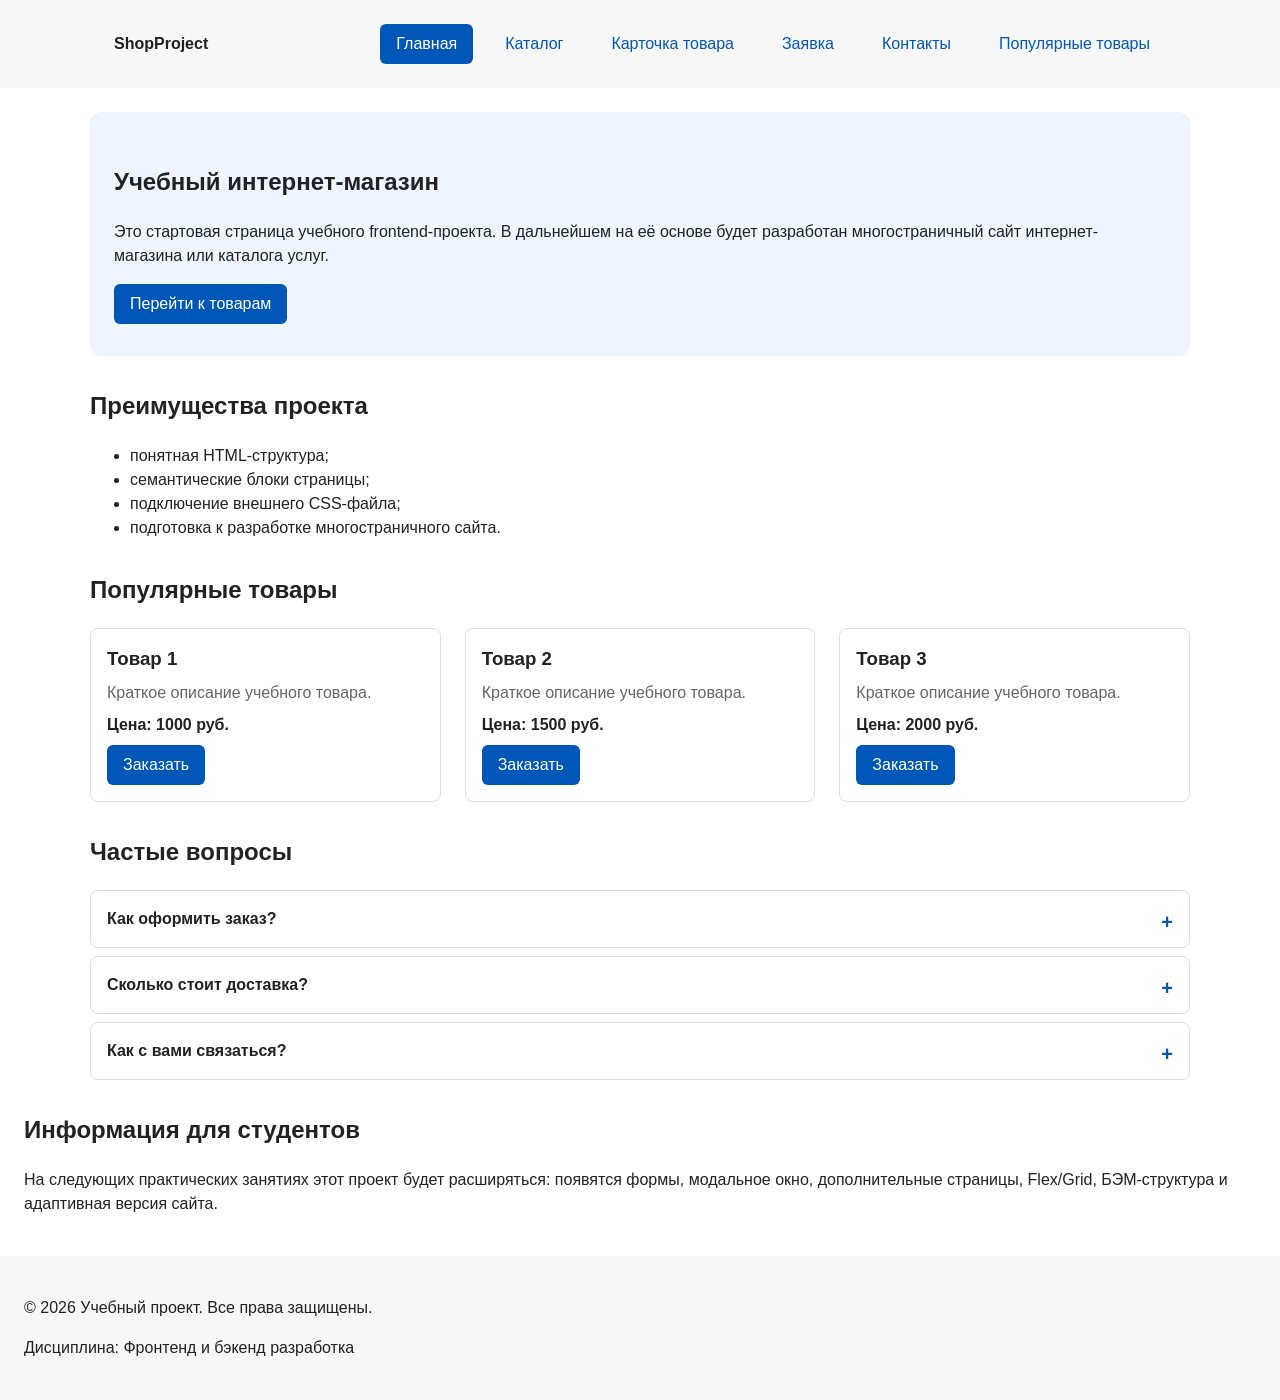
==== commit 49018fb0: "feat: add FAQ, scroll-to-top, card modifiers, sticky filters and update README" ====
--- a/index.html
+++ b/index.html
@@ -105,6 +105,32 @@
   </div>
 </section>
 
+<section class="section faq" id="faq">
+  <h2>Частые вопросы</h2>
+
+  <details class="faq__item">
+    <summary class="faq__question">Как оформить заказ?</summary>
+    <p class="faq__answer">
+      Нажмите кнопку «Заказать» на карточке товара или перейдите на страницу «Заявка» и заполните форму. Мы свяжемся с вами для подтверждения.
+    </p>
+  </details>
+
+  <details class="faq__item">
+    <summary class="faq__question">Сколько стоит доставка?</summary>
+    <p class="faq__answer">
+      Доставка по городу - бесплатно при заказе от 3000 рублей. В другие регионы - по тарифам транспортных компаний.
+    </p>
+  </details>
+
+  <details class="faq__item">
+    <summary class="faq__question">Как с вами связаться?</summary>
+    <p class="faq__answer">
+      Позвоните по телефону +7 (900) 000-00-00, напишите на
+      info@example.com или оставьте заявку через форму на сайте.
+    </p>
+  </details>
+</section>
+
 <aside class="info-block">
   <h2>Информация для студентов</h2>
   <p>
@@ -223,5 +249,7 @@
   Форма успешно отправлена!
 </p>
 
+  <a href="#top" class="scroll-top" id="scroll-top" aria-label="Наверх">↑</a>
+
 </body>
 </html>
--- a/css/style.css
+++ b/css/style.css
@@ -230,6 +230,7 @@
   border: 1px solid var(--color-border);
   border-radius: var(--radius-md);
   background-color: var(--color-bg);
+  position: relative;
 }
 
 .product-card:hover {
@@ -275,6 +276,9 @@
 
 .catalog-filters {
   grid-area: filters;
+  position: sticky;
+  top: 100px;
+  align-self: start;
   padding: var(--space-md);
   border: 1px solid var(--color-border);
   border-radius: var(--radius-md);
@@ -431,27 +435,6 @@
   font-weight: 700;
 }
 
-.product-card__badge {
-  position: absolute;
-  top: var(--space-sm);
-  right: var(--space-sm);
-  padding: 4px 8px;
-  color: var(--color-white);
-  background-color: var(--color-primary);
-  border-radius: var(--radius-sm);
-  font-size: 12px;
-  font-weight: 700;
-  text-transform: uppercase;
-}
-
-.product-card__badge--new {
-  background-color: var(--color-success);
-}
-
-.product-card__badge--discount {
-  background-color: var(--color-danger);
-}
-
 .product-table {
   width: 100%;
   border-collapse: collapse;
@@ -482,4 +465,101 @@
   border: 1px solid var(--color-border);
   border-radius: var(--radius-md);
   background-color: var(--color-bg);
+}
+
+.faq {
+  max-width: var(--container-width);
+}
+
+.faq__item {
+  margin-bottom: var(--space-sm);
+  padding: var(--space-md);
+  border: 1px solid var(--color-border);
+  border-radius: var(--radius-md);
+  background-color: var(--color-bg);
+}
+
+.faq__item[open] {
+  border-color: var(--color-primary);
+}
+
+.faq__question {
+  position: relative;
+  padding-right: var(--space-lg);
+  cursor: pointer;
+  font-weight: 700;
+  color: var(--color-text);
+  list-style: none;
+}
+
+.faq__question::-webkit-details-marker {
+  display: none;
+}
+
+.faq__question::after {
+  content: "+";
+  position: absolute;
+  right: 0;
+  top: 0;
+  font-size: 20px;
+  color: var(--color-primary);
+}
+
+.faq__item[open] .faq__question::after {
+  content: "−";
+}
+
+.faq__answer {
+  margin-top: var(--space-sm);
+  margin-bottom: 0;
+  color: var(--color-muted);
+}
+
+/* Кнопка «Наверх» */
+.scroll-top {
+  position: fixed;
+  right: var(--space-lg);
+  bottom: var(--space-lg);
+  z-index: 50;
+  display: inline-flex;
+  align-items: center;
+  justify-content: center;
+  width: 48px;
+  height: 48px;
+  color: var(--color-white);
+  background-color: var(--color-primary);
+  border-radius: 50%;
+  text-decoration: none;
+  font-size: 20px;
+  font-weight: 700;
+  box-shadow: 0 4px 12px rgba(0, 0, 0, 0.2);
+  opacity: 0;
+  visibility: hidden;
+  transition: opacity 0.3s, visibility 0.3s, background-color 0.2s;
+}
+
+.scroll-top--visible {
+  opacity: 1;
+  visibility: visible;
+}
+
+.scroll-top:hover {
+  background-color: var(--color-primary-dark);
+}
+
+.scroll-top:focus-visible {
+  outline: 2px solid var(--color-primary);
+  outline-offset: 3px;
+}
+
+.product-card--new {
+  border-color: var(--color-success);
+}
+
+.product-card--discount {
+  border-color: var(--color-danger);
+}
+
+.product-card--discount .product-card__price {
+  color: var(--color-danger);
 }
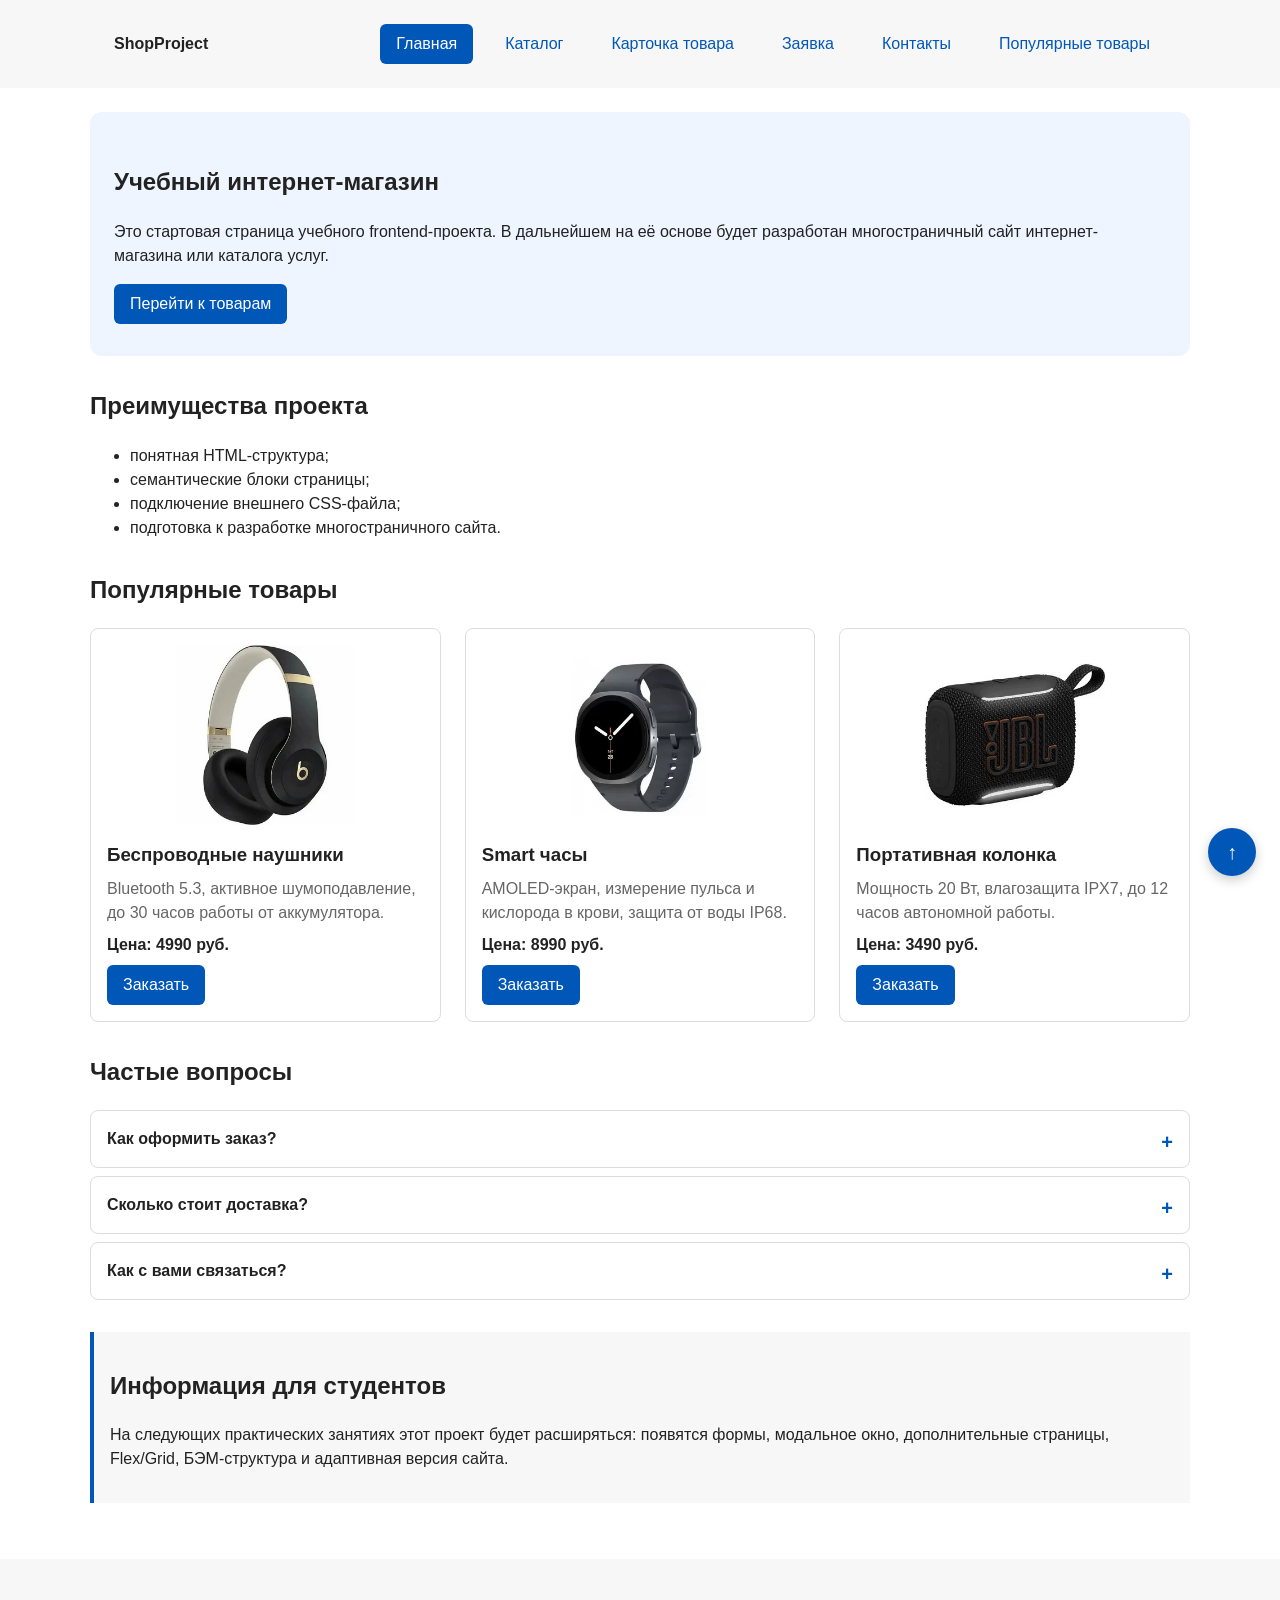
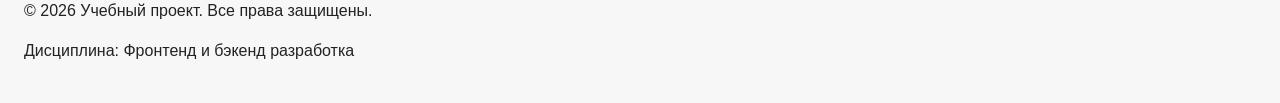
==== commit 0d6da1fa: "feat: add product images and concrete product data" ====
--- a/index.html
+++ b/index.html
@@ -76,33 +76,37 @@
   <div class="products-grid">
 
     <article class="product-card">
-      <h3 class="product-card__title">Товар 1</h3>
-      <p class="product-card__description">Краткое описание учебного товара.</p>
-      <p class="product-card__price">Цена: 1000 руб.</p>
-      <button class="button button--primary product-card__button" type="button" data-product="Товар 1">
+      <img class="product-card__image" src="images/product-1.jpg" alt="Беспроводные наушники" width="400" height="300" loading="lazy">
+      <h3 class="product-card__title">Беспроводные наушники</h3>
+      <p class="product-card__description">Bluetooth 5.3, активное шумоподавление, до 30 часов работы от аккумулятора.</p>
+      <p class="product-card__price">Цена: 4990 руб.</p>
+      <button class="button button--primary product-card__button" type="button" data-product="Беспроводные наушники">
         Заказать
       </button>
     </article>
 
     <article class="product-card">
-      <h3 class="product-card__title">Товар 2</h3>
-      <p class="product-card__description">Краткое описание учебного товара.</p>
-      <p class="product-card__price">Цена: 1500 руб.</p>
-      <button class="button button--primary product-card__button" type="button" data-product="Товар 2">
+      <img class="product-card__image" src="images/product-2.jpg" alt="Умные часы" width="400" height="300" loading="lazy">
+      <h3 class="product-card__title">Smart часы</h3>
+      <p class="product-card__description">AMOLED-экран, измерение пульса и кислорода в крови, защита от воды IP68.</p>
+      <p class="product-card__price">Цена: 8990 руб.</p>
+      <button class="button button--primary product-card__button" type="button" data-product="Умные часы">
         Заказать
       </button>
     </article>
 
     <article class="product-card">
-      <h3 class="product-card__title">Товар 3</h3>
-      <p class="product-card__description">Краткое описание учебного товара.</p>
-      <p class="product-card__price">Цена: 2000 руб.</p>
-      <button class="button button--primary product-card__button" type="button" data-product="Товар 3">
+      <img class="product-card__image" src="images/product-3.jpg" alt="Портативная колонка" width="400" height="300" loading="lazy">
+      <h3 class="product-card__title">Портативная колонка</h3>
+      <p class="product-card__description">Мощность 20 Вт, влагозащита IPX7, до 12 часов автономной работы.</p>
+      <p class="product-card__price">Цена: 3490 руб.</p>
+      <button class="button button--primary product-card__button" type="button" data-product="Портативная колонка">
         Заказать
       </button>
     </article>
 
   </div>
+
 </section>
 
 <section class="section faq" id="faq">
--- a/css/style.css
+++ b/css/style.css
@@ -257,7 +257,40 @@
   align-self: flex-start;
 }
 
-.ainfo-block {
+.product-card--new {
+  border-color: var(--color-success);
+}
+
+.product-card--discount {
+  border-color: var(--color-danger);
+}
+
+.product-card--discount .product-card__price {
+  color: var(--color-danger);
+}
+
+.product-card__badge {
+  position: absolute;
+  top: var(--space-sm);
+  right: var(--space-sm);
+  padding: 4px 8px;
+  color: var(--color-white);
+  background-color: var(--color-primary);
+  border-radius: var(--radius-sm);
+  font-size: 12px;
+  font-weight: 700;
+  text-transform: uppercase;
+}
+
+.product-card__badge--new {
+  background-color: var(--color-success);
+}
+
+.product-card__badge--discount {
+  background-color: var(--color-danger);
+}
+
+.info-block {
   max-width: var(--container-width);
   margin: 0 auto var(--space-xl);
   padding: var(--space-md);
@@ -515,7 +548,7 @@
   color: var(--color-muted);
 }
 
-/* Кнопка «Наверх» */
+/* Кнопка Наверх */
 .scroll-top {
   position: fixed;
   right: var(--space-lg);
@@ -552,14 +585,18 @@
   outline-offset: 3px;
 }
 
-.product-card--new {
-  border-color: var(--color-success);
-}
-
-.product-card--discount {
-  border-color: var(--color-danger);
-}
-
-.product-card--discount .product-card__price {
-  color: var(--color-danger);
+.product-card__image {
+  display: block;
+  width: 100%;
+  height: 180px;
+  object-fit: contain;
+  border-radius: var(--radius-sm);
+  margin-bottom: var(--space-sm);
+}
+
+.product-detail__image {
+  display: block;
+  width: 100%;
+  height: auto;
+  border-radius: var(--radius-md);
 }
